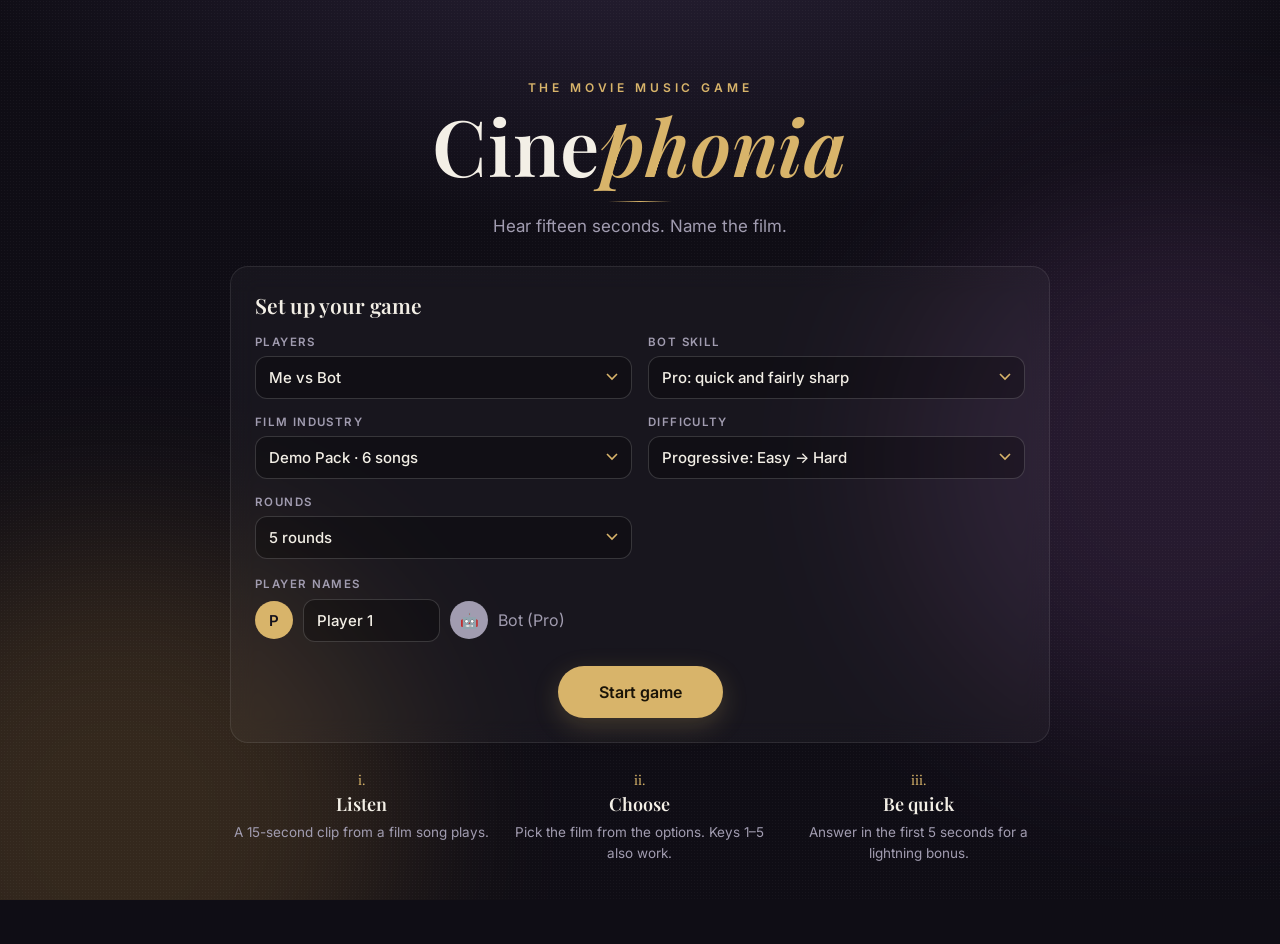
==== index.html @ 1abd4972 "Add files via upload" ====
<!DOCTYPE html>
<html lang="en">
<head>
<meta charset="UTF-8">
<meta name="viewport" content="width=device-width, initial-scale=1">
<title>Cinephonia – Guess the Film by Its Music</title>
<meta name="description" content="An elegant movie-music guessing game: Tollywood, Bollywood and Hollywood songs, play with friends or against a bot.">
<link rel="preconnect" href="https://fonts.googleapis.com">
<link href="https://fonts.googleapis.com/css2?family=Inter:wght@400;500;600&family=Playfair+Display:ital,wght@0,600;1,600&display=swap" rel="stylesheet">
<link rel="stylesheet" href="css/style.css">
</head>
<body>
<canvas id="confetti"></canvas>
<main class="app">

  <!-- HOME + SETUP -->
  <section id="home" class="screen active">
    <div class="hero">
      <div class="kicker">The movie music game</div>
      <h1 class="logo">Cine<em>phonia</em></h1>
      <div class="rule"></div>
      <p class="tagline">Hear fifteen seconds. Name the film.</p>
    </div>

    <div class="card">
      <h3>Set up your game</h3>
      <div class="form g2">
        <label class="fl">Players
          <select id="mode">
            <option value="1">Solo</option>
            <option value="bot">Me vs Bot</option>
            <option value="2">2 players</option>
            <option value="3">3 players</option>
            <option value="4">4 players</option>
            <option value="5">5 players</option>
            <option value="6">6 players</option>
          </select>
        </label>
        <label class="fl" id="botWrap">Bot skill
          <select id="botLevel">
            <option value="rookie">Rookie: slow, often wrong</option>
            <option value="pro">Pro: quick and fairly sharp</option>
            <option value="maestro">Maestro: lightning fast</option>
          </select>
        </label>
        <label class="fl">Film industry <select id="industry"></select></label>
        <label class="fl">Difficulty
          <select id="difficulty">
            <option value="easy">Easy: 3 choices</option>
            <option value="medium">Medium: 4 choices</option>
            <option value="hard">Hard: 5 choices</option>
            <option value="progressive">Progressive: Easy → Hard</option>
          </select>
        </label>
        <label class="fl">Rounds
          <select id="rounds">
            <option value="3">3 rounds</option>
            <option value="5">5 rounds</option>
            <option value="7">7 rounds</option>
            <option value="10">10 rounds</option>
          </select>
        </label>
      </div>
      <div style="margin-top:18px">
        <span class="fl">Player names</span>
        <div class="names" id="names" style="margin-top:8px"></div>
      </div>
      <div class="actions"><button class="btn primary big" id="startBtn">Start game</button></div>
    </div>

    <div class="steps">
      <div><i>i.</i><b>Listen</b>A 15-second clip from a film song plays.</div>
      <div><i>ii.</i><b>Choose</b>Pick the film from the options. Keys 1–5 also work.</div>
      <div><i>iii.</i><b>Be quick</b>Answer in the first 5 seconds for a lightning bonus.</div>
    </div>
  </section>

  <!-- TURN -->
  <section id="turn" class="screen">
    <div class="card turnbox">
      <div class="av" id="tAvatar">P</div>
      <h2 id="tName">Player 1</h2>
      <p id="tInfo"></p>
      <p id="tHint"></p>
      <div class="actions"><button class="btn primary big" id="readyBtn">I'm ready</button></div>
    </div>
    <div class="board" id="tBoard"></div>
  </section>

  <!-- GAME -->
  <section id="game" class="screen">
    <div class="ghead">
      <div class="info"><span><b id="gPlayer"></b></span><span id="gRound"></span><span class="badge" id="gDiff"></span></div>
      <button class="btn ghost sm" id="quitBtn">Quit</button>
    </div>
    <div class="board" id="board"></div>
    <div class="stage" id="stage">
      <canvas id="viz" width="600" height="600"></canvas>
      <svg viewBox="0 0 240 240" class="ring" id="ring">
        <circle cx="120" cy="120" r="92" class="track"/><circle cx="120" cy="120" r="92" class="zone"/><circle cx="120" cy="120" r="92" class="prog" id="prog"/>
      </svg>
      <div class="center"><div class="secs" id="secs">15</div><div class="status" id="status">Ready</div></div>
      <div id="floaty"></div>
    </div>
    <div class="zonetag" id="zonetag"></div>
    <div class="bottag" id="bottag"></div>
    <div class="opts" id="opts"></div>
    <div class="feedback" id="feedback"></div>
    <div class="botline" id="botline"></div>
    <div class="ytbox" id="ytBox" hidden>
      <div id="ytPlayer"></div>
      <div class="veil"><div><b>Listening…</b>The video is revealed after you answer.</div></div>
    </div>
    <div class="actions"><button class="btn primary" id="nextBtn" hidden>Next</button></div>
  </section>

  <!-- RESULTS -->
  <section id="results" class="screen">
    <div class="hero">
      <div class="kicker">Final curtain</div>
      <div class="winner" id="winner"></div>
      <div class="podium" id="podium"></div>
    </div>
    <div class="card"><h3>Scoreboard <small id="bestLine"></small></h3><table class="rank" id="ranking"></table></div>
    <div class="card"><h3>Every round</h3><div class="review" id="review"></div></div>
    <div class="actions"><button class="btn primary" id="rematchBtn">Rematch</button><button class="btn ghost" data-go="home">Change setup</button></div>
  </section>
</main>

<!-- Lightning celebration -->
<div id="celebrate" class="celebrate" hidden>
  <div class="cel-inner">
    <div class="cel-title">Lightning guess!</div>
    <div class="cel-stage">
      <video id="celVideo" playsinline hidden></video>
      <svg id="celSvg" class="popcorn" viewBox="0 0 220 270" aria-label="Dancing popcorn">
        <defs><clipPath id="bk"><path d="M48 98 H172 L156 230 H64 Z"/></clipPath></defs>
        <g class="pc">
          <circle class="fly f1" cx="70" cy="45" r="9" style="--x:-40px"/>
          <circle class="fly f2" cx="150" cy="45" r="8" style="--x:40px"/>
          <circle class="fly f3" cx="110" cy="30" r="7" style="--x:6px"/>
          <g class="arm-l"><path class="arm" d="M56 145 Q32 136 24 110"/><circle class="glove" cx="23" cy="104" r="11"/></g>
          <g class="arm-r"><path class="arm" d="M164 145 Q188 136 196 110"/><circle class="glove" cx="197" cy="104" r="11"/></g>
          <g class="leg-l"><path class="leg" d="M86 226 L80 250"/><ellipse class="shoe" cx="74" cy="254" rx="15" ry="7"/></g>
          <g class="leg-r"><path class="leg" d="M134 226 L140 250"/><ellipse class="shoe" cx="146" cy="254" rx="15" ry="7"/></g>
          <g><circle class="kern" cx="66" cy="84" r="20"/><circle class="kern" cx="96" cy="66" r="24"/><circle class="kern" cx="128" cy="68" r="23"/><circle class="kern" cx="156" cy="86" r="19"/>
            <circle class="kern" cx="82" cy="92" r="18"/><circle class="kern" cx="112" cy="88" r="20"/><circle class="kern" cx="140" cy="94" r="17"/></g>
          <path d="M48 98 H172 L156 230 H64 Z" fill="#f6f1e6"/>
          <g clip-path="url(#bk)" fill="#c9576b"><rect x="56" y="98" width="17" height="140"/><rect x="90" y="98" width="17" height="140"/><rect x="124" y="98" width="17" height="140"/><rect x="158" y="98" width="17" height="140"/></g>
          <rect x="42" y="90" width="136" height="14" rx="7" fill="#d8b46a"/>
          <g class="shades"><rect x="68" y="122" width="36" height="22" rx="9" fill="#15121c"/><rect x="116" y="122" width="36" height="22" rx="9" fill="#15121c"/><path d="M104 130 H116" stroke="#15121c" stroke-width="4"/>
            <path d="M74 128 L84 128" stroke="#ffffffaa" stroke-width="3" stroke-linecap="round"/><path d="M122 128 L132 128" stroke="#ffffffaa" stroke-width="3" stroke-linecap="round"/></g>
          <circle cx="72" cy="160" r="7" fill="#f2a7b5" opacity=".8"/><circle cx="148" cy="160" r="7" fill="#f2a7b5" opacity=".8"/>
          <g class="mouth"><path d="M86 160 Q110 196 134 160 Z" fill="#3a0b16"/><path d="M98 176 Q110 186 122 176 Q110 170 98 176Z" fill="#e58a9b"/></g>
        </g>
      </svg>
    </div>
    <div class="cel-line" id="celLine"></div>
    <div class="cel-pts" id="celPts"></div>
    <small>tap anywhere to continue</small>
  </div>
</div>
<div id="toast"></div>
<script src="js/common.js"></script>
<script src="js/game.js"></script>
</body>
</html>
---- css/style.css ----
/* Cinephonia – minimal, elegant theme */
:root{
  --bg:#0f0d15;--ink:#f3efe6;--muted:#a19cb0;--faint:#6f6a80;
  --gold:#d8b46a;--gold-2:#f0d9a4;--rose:#e58a9b;
  --card:rgba(255,255,255,.035);--card-2:rgba(255,255,255,.06);--line:rgba(255,255,255,.09);--line-2:rgba(255,255,255,.16);
  --good:#7fd6a8;--bad:#e8798b;--radius:18px;
  --serif:'Playfair Display',Georgia,serif;--sans:'Inter',system-ui,-apple-system,sans-serif;
}
*{box-sizing:border-box;margin:0;padding:0}
html,body{min-height:100%}
body{font-family:var(--sans);color:var(--ink);background:var(--bg);overflow-x:hidden;-webkit-font-smoothing:antialiased}
button,input,select{font-family:inherit}
a{color:var(--gold)}

/* ---------- Quiet background: two slow, soft glows ---------- */
#bg{position:fixed;inset:0;z-index:0;pointer-events:none;overflow:hidden;
  background:radial-gradient(1100px 520px at 50% -12%,#2a2238 0%,transparent 65%),var(--bg)}
#bg .glow{position:absolute;width:560px;height:560px;border-radius:50%;filter:blur(90px);opacity:.22}
#bg .g1{background:#b8893c;left:-160px;bottom:-200px;animation:drift 26s ease-in-out infinite alternate}
#bg .g2{background:#7a4a8c;right:-180px;top:20%;animation:drift 32s ease-in-out infinite alternate-reverse}
#bg .grain{position:absolute;inset:0;opacity:.035;background-image:radial-gradient(#fff 1px,transparent 1px);background-size:3px 3px}
@keyframes drift{to{transform:translate(80px,-60px) scale(1.12)}}

/* ---------- Layout ---------- */
.app{position:relative;z-index:1;max-width:860px;margin:0 auto;padding:56px 20px 80px}
.screen{display:none;animation:fade .4s ease}
.screen.active{display:block}
@keyframes fade{from{opacity:0;transform:translateY(8px)}to{opacity:1;transform:none}}
.hero{text-align:center;padding:24px 0 8px}
.kicker{font-size:12px;letter-spacing:.32em;text-transform:uppercase;color:var(--gold);font-weight:600}
.logo{font-family:var(--serif);font-weight:600;font-size:clamp(46px,9vw,78px);letter-spacing:.01em;line-height:1.05;margin:10px 0 6px;color:var(--ink)}
.logo em{font-style:italic;color:var(--gold)}
.logo.sm{font-size:clamp(36px,6vw,52px)}
.rule{width:64px;height:1px;background:linear-gradient(90deg,transparent,var(--gold),transparent);margin:14px auto}
.tagline{color:var(--muted);font-size:clamp(15px,2vw,17px)}
.card{margin-top:22px;padding:24px;border-radius:var(--radius);background:var(--card);border:1px solid var(--line);backdrop-filter:blur(12px)}
.card h3{font-family:var(--serif);font-weight:600;font-size:21px;margin-bottom:16px;display:flex;align-items:baseline;gap:10px;flex-wrap:wrap}
.card h3 small{font-family:var(--sans);color:var(--muted);font-weight:400;font-size:13px}
.row{display:flex;justify-content:space-between;align-items:center;flex-wrap:wrap;gap:12px}
.hint{color:var(--muted);font-size:13.5px;margin-top:12px;line-height:1.6}
.txt-center{text-align:center}
.top{display:flex;align-items:center;gap:14px;margin-bottom:6px}

/* ---------- Form ---------- */
.form{display:grid;gap:16px}
.form.g2{grid-template-columns:1fr 1fr}
.form.g4{grid-template-columns:repeat(4,1fr)}
.fl,.form label{display:block;font-size:11.5px;color:var(--muted);text-transform:uppercase;letter-spacing:.12em;font-weight:600}
.fl input,.fl select,.form label input,.form label select{margin-top:7px;text-transform:none;letter-spacing:0}
input[type=text],input[type=number],input[type=password],input[type=url],input:not([type]),select{
  width:100%;background:rgba(0,0,0,.28);border:1px solid var(--line-2);color:var(--ink);border-radius:12px;padding:11px 13px;font-size:15px;font-weight:500;transition:border-color .15s}
select{appearance:none;-webkit-appearance:none;cursor:pointer;padding-right:36px;
  background-image:url("data:image/svg+xml,%3Csvg xmlns='http://www.w3.org/2000/svg' width='12' height='8' viewBox='0 0 12 8'%3E%3Cpath d='M1 1l5 5 5-5' stroke='%23d8b46a' stroke-width='1.6' fill='none'/%3E%3C/svg%3E");
  background-repeat:no-repeat;background-position:right 13px center}
select option{background:#1a1622;color:var(--ink)}
input:focus,select:focus{outline:none;border-color:var(--gold)}
.names{display:grid;grid-template-columns:repeat(auto-fill,minmax(180px,1fr));gap:10px}
.nm{display:flex;align-items:center;gap:10px}
.chk{display:flex;align-items:center;gap:8px;color:var(--muted);font-size:14px;cursor:pointer}
.chk input{width:17px;height:17px;accent-color:var(--gold)}

/* ---------- Buttons ---------- */
.actions{display:flex;gap:12px;justify-content:center;flex-wrap:wrap;margin-top:24px}
.btn{border:1px solid transparent;cursor:pointer;font-weight:600;border-radius:999px;padding:13px 28px;font-size:15px;transition:.2s;color:var(--ink)}
.btn:disabled{opacity:.4;cursor:not-allowed}
.btn.primary{background:var(--gold);color:#1a1408;box-shadow:0 8px 26px rgba(216,180,106,.22)}
.btn.primary:hover:not(:disabled){background:var(--gold-2);transform:translateY(-1px)}
.btn.big{font-size:16px;padding:15px 40px}
.btn.ghost{background:transparent;border-color:var(--line-2)}
.btn.ghost:hover:not(:disabled){border-color:var(--gold);color:var(--gold-2)}
.btn.sm{padding:8px 16px;font-size:13.5px}
.ic{flex:none;width:40px;height:40px;border-radius:12px;border:1px solid var(--line-2);background:transparent;color:var(--ink);cursor:pointer;font-size:14px;transition:.15s}
.ic:disabled{opacity:.3;cursor:not-allowed}
.ic.pv.on,.ic.pv:hover:not(:disabled){background:var(--gold);color:#1a1408;border-color:var(--gold)}
.ic.del:hover:not(:disabled),.ic.del.arm{background:var(--bad);border-color:var(--bad);color:#1a0b10}
.seg{display:inline-flex;flex-wrap:wrap;border:1px solid var(--line-2);border-radius:999px;padding:3px;gap:2px}
.seg button{border:0;background:none;color:var(--muted);font-weight:600;padding:7px 15px;border-radius:999px;cursor:pointer;font-size:13.5px}
.seg button.on{background:var(--gold);color:#1a1408}
.badge{display:inline-block;padding:3px 11px;border-radius:999px;font-size:12.5px;font-weight:600;border:1px solid var(--line-2);color:var(--muted)}
.badge.easy{color:var(--good);border-color:rgba(127,214,168,.35)}
.badge.medium{color:var(--gold-2);border-color:rgba(216,180,106,.4)}
.badge.hard{color:var(--bad);border-color:rgba(232,121,139,.4)}
#toast{position:fixed;left:50%;bottom:40px;transform:translateX(-50%) translateY(16px);background:#1c1826;border:1px solid var(--line-2);padding:12px 20px;border-radius:14px;z-index:30;opacity:0;transition:.3s;pointer-events:none;font-size:14px;max-width:90vw;text-align:center}
#toast.show{opacity:1;transform:translateX(-50%)}
#confetti{position:fixed;inset:0;z-index:25;pointer-events:none}

/* ---------- Home ---------- */
.steps{display:grid;grid-template-columns:repeat(3,1fr);gap:16px;margin-top:26px}
.steps div{text-align:center;color:var(--muted);font-size:13.5px;line-height:1.55}
.steps b{display:block;font-family:var(--serif);font-size:18px;color:var(--ink);font-weight:600;margin-bottom:3px}
.steps i{font-style:normal;color:var(--gold);font-family:var(--serif)}

/* ---------- Avatars & scoreboard ---------- */
.av{flex:none;width:38px;height:38px;border-radius:50%;display:grid;place-items:center;font-weight:600;font-size:15px;color:#15121c;background:var(--c,var(--gold))}
.board{display:flex;flex-wrap:wrap;gap:8px;justify-content:center;margin-top:14px}
.chip{display:flex;align-items:center;gap:8px;padding:5px 14px 5px 5px;border-radius:999px;border:1px solid var(--line);font-size:13.5px;color:var(--muted);transition:.2s}
.chip .av{width:26px;height:26px;font-size:12px}
.chip b{color:var(--ink);font-weight:600}
.chip.on{border-color:var(--c);color:var(--ink)}

/* ---------- Turn ---------- */
.turnbox{text-align:center;padding:40px 24px}
.turnbox .av{width:88px;height:88px;font-size:38px;margin:0 auto 18px}
.turnbox h2{font-family:var(--serif);font-weight:600;font-size:clamp(34px,6vw,48px)}
.turnbox p{color:var(--muted);margin-top:8px}

/* ---------- Game ---------- */
.ghead{display:flex;justify-content:space-between;align-items:center;gap:10px;flex-wrap:wrap}
.ghead .info{display:flex;gap:12px;align-items:center;flex-wrap:wrap;color:var(--muted);font-size:14px}
.ghead .info b{color:var(--ink);font-weight:600}
.stage{position:relative;width:300px;height:300px;margin:18px auto 4px;max-width:82vw;max-height:82vw}
#viz{position:absolute;inset:0;width:100%;height:100%}
.ring{position:absolute;inset:12.5%;width:75%;height:75%;transform:rotate(-90deg)}
.ring circle{fill:none;stroke-width:4}
.ring .track{stroke:rgba(255,255,255,.08)}
.ring .zone{stroke:rgba(216,180,106,.28);stroke-dasharray:192.68 578.05;stroke-width:10}
.ring .prog{stroke:var(--gold);stroke-linecap:round;stroke-dasharray:578.05;stroke-dashoffset:0}
.ring.low .prog{stroke:var(--bad)}
.center{position:absolute;inset:0;display:flex;flex-direction:column;align-items:center;justify-content:center;pointer-events:none}
.secs{font-family:var(--serif);font-size:58px;line-height:1;font-weight:600}
.status{font-size:11px;letter-spacing:.24em;text-transform:uppercase;color:var(--muted);margin-top:6px}
.zonetag{text-align:center;font-size:14px;color:var(--gold);min-height:22px}
.zonetag.off{color:var(--faint)}
.bottag{text-align:center;font-size:13.5px;color:var(--muted);min-height:20px;margin-top:2px}
.bottag.on{color:var(--ink)}
#floaty{position:absolute;left:50%;top:28%;pointer-events:none}
.pts{position:absolute;transform:translateX(-50%);font-family:var(--serif);font-size:40px;font-weight:600;color:var(--gold-2);animation:floatUp 1.3s ease-out forwards;white-space:nowrap}
@keyframes floatUp{from{opacity:0;transform:translate(-50%,16px)}20%{opacity:1;transform:translate(-50%,0)}to{opacity:0;transform:translate(-50%,-60px)}}
.opts{display:grid;grid-template-columns:1fr 1fr;gap:10px;margin-top:12px}
.opts.n3 .opt:last-child,.opts.n5 .opt:last-child{grid-column:1/-1}
.opt{position:relative;display:flex;align-items:center;gap:14px;padding:15px 18px;border-radius:14px;background:var(--card);border:1px solid var(--line);color:var(--ink);font-weight:500;font-size:15.5px;text-align:left;cursor:pointer;transition:.15s}
.opt .k{flex:none;width:28px;height:28px;border-radius:50%;display:grid;place-items:center;border:1px solid var(--line-2);font-size:12.5px;font-weight:600;color:var(--muted)}
.opt:hover:not(:disabled){border-color:var(--gold);background:var(--card-2)}
.opt:disabled{cursor:default}
.opt.wait{opacity:.5}
.opt.good{border-color:var(--good);background:rgba(127,214,168,.1)}
.opt.good .k{background:var(--good);border-color:var(--good);color:#0d2a1b}
.opt.bad{border-color:var(--bad);background:rgba(232,121,139,.1);animation:shake .35s}
.opt.dim{opacity:.38}
.opt .botpick{position:absolute;right:12px;font-size:12px;color:var(--muted);border:1px solid var(--line-2);border-radius:999px;padding:2px 9px}
@keyframes shake{25%{transform:translateX(-5px)}50%{transform:translateX(5px)}75%{transform:translateX(-2px)}}
.feedback{text-align:center;min-height:26px;margin-top:16px;font-weight:500;font-size:16px}
.feedback.ok{color:var(--good)}.feedback.no{color:var(--rose)}
.botline{text-align:center;color:var(--muted);font-size:14px;margin-top:4px;min-height:20px}
/* YouTube player: covered while guessing, revealed after the answer */
.ytbox{position:relative;width:356px;max-width:100%;aspect-ratio:16/9;margin:16px auto 0;border-radius:14px;overflow:hidden;border:1px solid var(--line)}
.ytbox[hidden]{display:none}
.ytbox iframe,.ytbox #ytPlayer{position:absolute;inset:0;width:100%!important;height:100%!important}
.ytbox .veil{position:absolute;inset:0;display:grid;place-items:center;text-align:center;padding:16px;background:linear-gradient(160deg,#1d1828,#14111c);color:var(--muted);font-size:14px;transition:opacity .5s}
.ytbox .veil b{display:block;font-family:var(--serif);color:var(--ink);font-size:18px;margin-bottom:4px}
.ytbox.revealed .veil{opacity:0;pointer-events:none}

/* ---------- Lightning celebration ---------- */
.celebrate{position:fixed;inset:0;z-index:20;display:grid;place-items:center;background:rgba(10,8,14,.88);backdrop-filter:blur(6px);cursor:pointer;animation:fade .25s ease}
.celebrate[hidden]{display:none}
.cel-inner{text-align:center;padding:20px;max-width:520px}
.cel-title{font-family:var(--serif);font-style:italic;font-weight:600;font-size:clamp(34px,7vw,54px);color:var(--gold)}
.cel-stage{position:relative;width:240px;height:270px;margin:6px auto}
.cel-stage video{width:100%;height:100%;object-fit:contain;border-radius:16px}
.popcorn{position:relative;width:100%;height:100%;overflow:visible}
.popcorn *{transform-box:view-box}
.popcorn .pc{transform-origin:110px 255px;animation:boogie .42s ease-in-out infinite alternate}
@keyframes boogie{from{transform:translateY(0) scale(1.03,.97) rotate(-6deg)}to{transform:translateY(-20px) scale(.97,1.04) rotate(6deg)}}
.popcorn .arm{fill:none;stroke:#f0d9a4;stroke-width:8;stroke-linecap:round}
.popcorn .glove{fill:#fff;stroke:#2a2236;stroke-width:2}
.popcorn .arm-l{transform-origin:56px 145px;animation:waveL .3s ease-in-out infinite alternate}
.popcorn .arm-r{transform-origin:164px 145px;animation:waveR .3s ease-in-out infinite alternate-reverse}
@keyframes waveL{from{transform:rotate(-35deg)}to{transform:rotate(25deg)}}
@keyframes waveR{from{transform:rotate(35deg)}to{transform:rotate(-25deg)}}
.popcorn .leg{fill:none;stroke:#f0d9a4;stroke-width:8;stroke-linecap:round}
.popcorn .shoe{fill:#e58a9b}
.popcorn .leg-l{transform-origin:86px 228px;animation:kick .42s ease-in-out infinite alternate}
.popcorn .leg-r{transform-origin:134px 228px;animation:kick .42s ease-in-out infinite alternate-reverse}
@keyframes kick{from{transform:rotate(-18deg)}to{transform:rotate(18deg)}}
.popcorn .kern,.popcorn .fly{fill:#fff6dc;stroke:#e6c27c;stroke-width:2}
.popcorn .fly{animation:popfly 1s ease-out infinite}
.popcorn .fly.f2{animation-delay:.33s}.popcorn .fly.f3{animation-delay:.66s}
@keyframes popfly{from{transform:translate(0,0);opacity:1}to{transform:translate(var(--x),-80px) rotate(200deg);opacity:0}}
.popcorn .shades{animation:shadeBob .42s ease-in-out infinite alternate}
@keyframes shadeBob{to{transform:translateY(-3px)}}
.popcorn .mouth{transform-origin:110px 170px;animation:laugh .21s ease-in-out infinite alternate}
@keyframes laugh{to{transform:scaleY(.6)}}
.cel-line{font-size:clamp(17px,3vw,21px);font-weight:500;margin-top:4px}
.cel-pts{font-family:var(--serif);font-size:38px;font-weight:600;color:var(--gold-2);margin-top:4px}
.cel-inner small{color:var(--faint)}

/* ---------- Results ---------- */
.winner{font-family:var(--serif);font-weight:600;font-size:clamp(36px,7vw,58px);margin-top:8px}
.podium{display:flex;justify-content:center;align-items:flex-end;gap:12px;margin-top:26px}
.pod{width:124px;text-align:center}
.pod .av{margin:0 auto 8px;width:48px;height:48px;font-size:19px}
.pod .nm{font-weight:600;overflow:hidden;text-overflow:ellipsis;white-space:nowrap}
.pod .sc{font-family:var(--serif);font-size:24px;color:var(--gold)}
.pod .blk{margin-top:8px;border-radius:12px 12px 0 0;display:grid;place-items:start center;padding-top:10px;font-family:var(--serif);font-size:24px;color:var(--muted);background:linear-gradient(180deg,rgba(255,255,255,.08),rgba(255,255,255,.01));border:1px solid var(--line);border-bottom:0}
.pod.p1 .blk{height:118px;color:var(--gold);background:linear-gradient(180deg,rgba(216,180,106,.22),rgba(216,180,106,.02))}
.pod.p2 .blk{height:84px}.pod.p3 .blk{height:60px}
table.rank{width:100%;border-collapse:collapse}
table.rank th,table.rank td{padding:12px 10px;text-align:left;border-bottom:1px solid var(--line);font-size:14.5px}
table.rank th{color:var(--faint);font-size:11px;text-transform:uppercase;letter-spacing:.12em;font-weight:600}
table.rank td.n{font-weight:600;display:flex;align-items:center;gap:10px}
table.rank .av{width:28px;height:28px;font-size:12px}
.review{display:flex;flex-direction:column;gap:6px}
.rv{display:flex;align-items:center;gap:12px;padding:10px 12px;border-radius:12px;background:rgba(255,255,255,.025);font-size:14px}
.rv .m{flex:none;width:24px;height:24px;border-radius:50%;display:grid;place-items:center;font-size:12px;border:1px solid}
.rv.ok .m{color:var(--good);border-color:var(--good)}.rv.no .m{color:var(--bad);border-color:var(--bad)}
.rv .tt{flex:1}.rv .tt small{color:var(--muted)}
.rv .pt{color:var(--gold);font-weight:600}

/* ---------- Admin ---------- */
.ghstatus{margin-top:14px;padding:12px 15px;border-radius:12px;background:rgba(255,255,255,.03);border:1px solid var(--line);font-size:14px;color:var(--muted)}
.ghstatus b{color:var(--ink)}
.ghstatus.ok{border-color:rgba(127,214,168,.4);color:var(--ink)}
.ghstatus.err{border-color:rgba(232,121,139,.45);color:var(--ink)}
details.help{margin-top:12px;color:var(--muted);font-size:14px}
details.help summary{cursor:pointer;color:var(--gold);font-weight:500}
details.help ol{margin:10px 0 0 20px;line-height:1.75}
.tabs{display:flex;gap:6px;margin-bottom:16px}
.drop{display:flex;flex-direction:column;align-items:center;gap:6px;text-align:center;padding:26px 20px;border:1px dashed rgba(216,180,106,.45);border-radius:14px;cursor:pointer;transition:.2s}
.drop:hover,.drop.over{background:rgba(216,180,106,.06);border-color:var(--gold)}
.drop b{font-weight:600}.drop small{color:var(--muted);max-width:560px;line-height:1.55}
.ytform{display:grid;grid-template-columns:repeat(6,1fr);gap:14px;align-items:end}
.ytform .wide{grid-column:span 3}.ytform .fl:not(.wide){grid-column:span 2}
.clips{display:flex;flex-direction:column;gap:10px;margin-top:14px}
.srow{display:grid;grid-template-columns:40px minmax(0,1.7fr) minmax(0,1fr) minmax(0,1fr) 88px 40px;gap:10px;align-items:end;padding:12px;border-radius:14px;background:rgba(255,255,255,.025);border:1px solid var(--line)}
.srow .fname{grid-column:2/-1;font-size:12px;color:var(--faint);margin-top:-2px;overflow:hidden;text-overflow:ellipsis;white-space:nowrap}
.srow .src{display:inline-block;margin-right:6px;padding:1px 7px;border-radius:999px;border:1px solid var(--line-2);font-size:10.5px;text-transform:uppercase;letter-spacing:.08em;color:var(--muted)}
.empty{padding:20px;text-align:center;color:var(--muted);border-radius:14px;border:1px dashed var(--line)}
.progress{height:4px;border-radius:99px;background:rgba(255,255,255,.08);overflow:hidden;margin-top:12px}
.progress i{display:block;height:100%;width:0;background:var(--gold);transition:width .3s}
.ytpreview{position:fixed;right:20px;bottom:20px;width:320px;aspect-ratio:16/9;z-index:15;border-radius:14px;overflow:hidden;border:1px solid var(--line-2);box-shadow:0 20px 60px rgba(0,0,0,.6);background:#000}
.ytpreview[hidden]{display:none}
.ytpreview button{position:absolute;top:6px;right:6px;z-index:2;width:28px;height:28px;border-radius:50%;border:0;background:rgba(0,0,0,.7);color:#fff;cursor:pointer}
.ytpreview iframe,.ytpreview #ytPrev{width:100%;height:100%}

@media (max-width:760px){
  .form.g4{grid-template-columns:1fr 1fr}
  .ytform{grid-template-columns:1fr 1fr}.ytform .wide{grid-column:1/-1}.ytform .fl:not(.wide){grid-column:auto}
  .srow{grid-template-columns:40px 1fr 1fr 40px}
  .srow .fl.t,.srow .fl.c,.srow .fl.d,.srow .fl.s{grid-column:2/4}
  .srow .del{grid-column:4;grid-row:1}
  .srow .fname{grid-column:2/4}
}
@media (max-width:620px){
  .form.g2,.steps{grid-template-columns:1fr}
  .opts{grid-template-columns:1fr}.opts.n3 .opt:last-child,.opts.n5 .opt:last-child{grid-column:auto}
  .pod{width:92px}
  table.rank .hide-sm{display:none}
  .app{padding-top:36px}
  .card{padding:18px}
}
@media (prefers-reduced-motion:reduce){*{animation-duration:.01s!important;animation-iteration-count:1!important}}
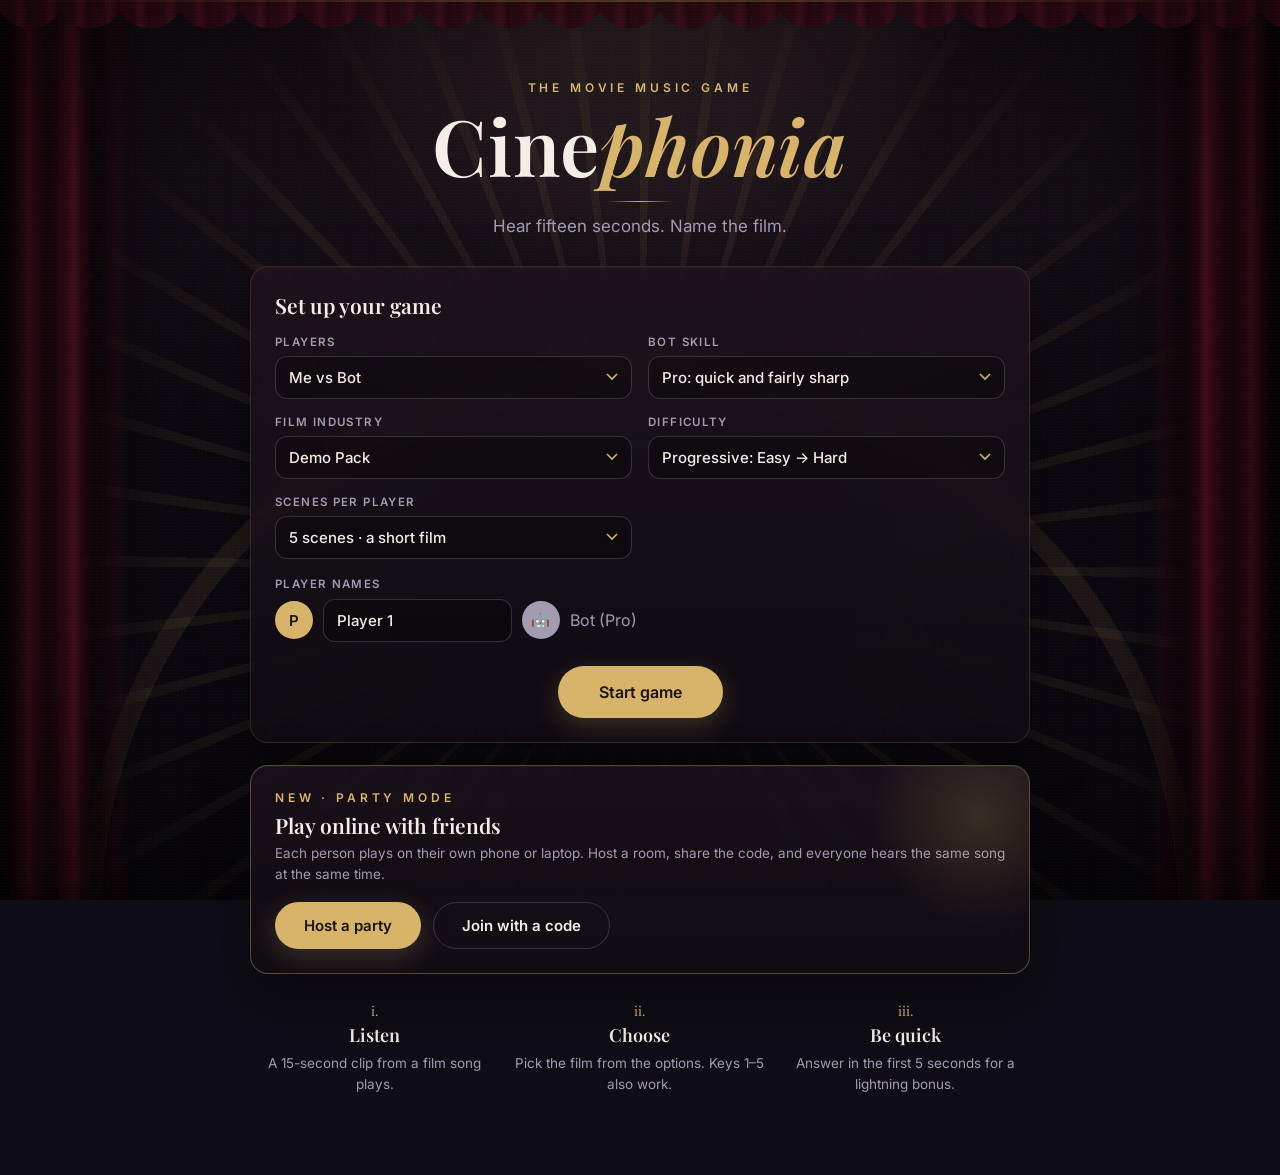
==== commit f70fe7cf: "Version 2" ====
--- a/index.html
+++ b/index.html
@@ -52,12 +52,12 @@
             <option value="progressive">Progressive: Easy → Hard</option>
           </select>
         </label>
-        <label class="fl">Rounds
+        <label class="fl">Scenes per player
           <select id="rounds">
-            <option value="3">3 rounds</option>
-            <option value="5">5 rounds</option>
-            <option value="7">7 rounds</option>
-            <option value="10">10 rounds</option>
+            <option value="3">3 scenes · a quick trailer</option>
+            <option value="5">5 scenes · a short film</option>
+            <option value="7">7 scenes · a feature</option>
+            <option value="10">10 scenes · the director's cut</option>
           </select>
         </label>
       </div>
@@ -66,6 +66,18 @@
         <div class="names" id="names" style="margin-top:8px"></div>
       </div>
       <div class="actions"><button class="btn primary big" id="startBtn">Start game</button></div>
+    </div>
+
+    <div class="card party-cta">
+      <div>
+        <div class="kicker">New · Party mode</div>
+        <h3 style="margin:6px 0 4px">Play online with friends</h3>
+        <p class="hint" style="margin:0">Each person plays on their own phone or laptop. Host a room, share the code, and everyone hears the same song at the same time.</p>
+      </div>
+      <div class="row" style="justify-content:flex-start;margin-top:16px">
+        <button class="btn primary" id="hostBtn">Host a party</button>
+        <button class="btn ghost" id="joinBtn">Join with a code</button>
+      </div>
     </div>
 
     <div class="steps">
@@ -87,6 +99,64 @@
     <div class="board" id="tBoard"></div>
   </section>
 
+  <!-- PARTY: host / join -->
+  <section id="party" class="screen">
+    <div class="hero"><div class="kicker">Party mode</div><h2 class="logo sm">Join the <em>show</em></h2><div class="rule"></div></div>
+    <div class="card">
+      <label class="fl">Your name<input id="pName" maxlength="18" placeholder="e.g. Surya"></label>
+      <div id="joinBox" style="margin-top:18px">
+        <span class="fl">Room code</span>
+        <div class="codein" id="codeIn">
+          <input maxlength="1" inputmode="text" autocomplete="off"><input maxlength="1" autocomplete="off"><input maxlength="1" autocomplete="off"><input maxlength="1" autocomplete="off"><input maxlength="1" autocomplete="off">
+        </div>
+      </div>
+      <div class="actions"><button class="btn ghost" data-go="home">Back</button><button class="btn primary big" id="partyGo">Join party</button></div>
+      <p class="hint txt-center" id="partyMsg"></p>
+    </div>
+  </section>
+
+  <!-- LOBBY -->
+  <section id="lobby" class="screen">
+    <div class="ticket">
+      <div class="ticket-main">
+        <div class="kicker">Admit all · Room code</div>
+        <div class="tiles" id="codeTiles"></div>
+        <div class="row" style="justify-content:center;margin-top:16px">
+          <button class="btn ghost sm" id="copyCode">Copy code</button>
+          <button class="btn ghost sm" id="copyLink">Copy invite link</button>
+        </div>
+        <p class="hint txt-center" id="lobbyHint"></p>
+      </div>
+      <div class="ticket-stub"><span>CINEPHONIA</span><span id="stubCount">1 / 8</span></div>
+    </div>
+    <div class="card">
+      <h3>In the audience <small id="lobbyCount"></small></h3>
+      <div class="guests" id="guests"></div>
+    </div>
+    <div class="card" id="hostSettings">
+      <h3>Tonight's programme</h3>
+      <div class="form g2">
+        <label class="fl">Film industry <select id="pIndustry"></select></label>
+        <label class="fl">Difficulty
+          <select id="pDifficulty">
+            <option value="easy">Easy: 3 choices</option>
+            <option value="medium">Medium: 4 choices</option>
+            <option value="hard">Hard: 5 choices</option>
+            <option value="progressive">Progressive: Easy → Hard</option>
+          </select></label>
+        <label class="fl">Scenes
+          <select id="pScenes">
+            <option value="5">5 scenes · a short film</option>
+            <option value="8">8 scenes · a feature</option>
+            <option value="12">12 scenes · the director's cut</option>
+          </select></label>
+      </div>
+      <div class="actions"><button class="btn primary big" id="pStart">Roll the film</button></div>
+    </div>
+    <div class="card txt-center" id="guestWait"><p class="waiting">Waiting for the host to roll the film<span>.</span><span>.</span><span>.</span></p><p class="hint" id="guestProg"></p></div>
+    <div class="actions"><button class="btn ghost" id="leaveBtn">Leave party</button></div>
+  </section>
+
   <!-- GAME -->
   <section id="game" class="screen">
     <div class="ghead">
@@ -107,6 +177,7 @@
     <div class="opts" id="opts"></div>
     <div class="feedback" id="feedback"></div>
     <div class="botline" id="botline"></div>
+    <div class="partyres" id="partyres"></div>
     <div class="ytbox" id="ytBox" hidden>
       <div id="ytPlayer"></div>
       <div class="veil"><div><b>Listening…</b>The video is revealed after you answer.</div></div>
@@ -160,8 +231,10 @@
     <small>tap anywhere to continue</small>
   </div>
 </div>
+<div id="countdown" class="countdown" hidden><div class="cd-num" id="cdNum">3</div><div class="cd-sub" id="cdSub">Scene 1</div></div>
 <div id="toast"></div>
 <script src="js/common.js"></script>
 <script src="js/game.js"></script>
+<script src="js/party.js"></script>
 </body>
 </html>
--- a/css/style.css
+++ b/css/style.css
@@ -12,17 +12,37 @@
 button,input,select{font-family:inherit}
 a{color:var(--gold)}
 
-/* ---------- Quiet background: two slow, soft glows ---------- */
+/* ---------- Classy theatre background: velvet curtains, gold sunburst, soft spotlight ---------- */
 #bg{position:fixed;inset:0;z-index:0;pointer-events:none;overflow:hidden;
-  background:radial-gradient(1100px 520px at 50% -12%,#2a2238 0%,transparent 65%),var(--bg)}
-#bg .glow{position:absolute;width:560px;height:560px;border-radius:50%;filter:blur(90px);opacity:.22}
-#bg .g1{background:#b8893c;left:-160px;bottom:-200px;animation:drift 26s ease-in-out infinite alternate}
-#bg .g2{background:#7a4a8c;right:-180px;top:20%;animation:drift 32s ease-in-out infinite alternate-reverse}
-#bg .grain{position:absolute;inset:0;opacity:.035;background-image:radial-gradient(#fff 1px,transparent 1px);background-size:3px 3px}
-@keyframes drift{to{transform:translate(80px,-60px) scale(1.12)}}
+  background:radial-gradient(1200px 640px at 50% -18%,#3a2130 0%,#1a1119 45%,#0c0910 100%)}
+#bg .spot{position:absolute;left:50%;top:-10vh;width:110vw;height:95vh;transform:translateX(-50%);
+  background:radial-gradient(ellipse 34% 60% at 50% 0%,rgba(255,228,180,.13),rgba(255,228,180,.04) 55%,transparent 75%);animation:breathe 9s ease-in-out infinite}
+@keyframes breathe{50%{opacity:.65}}
+#bg .sunburst{position:absolute;left:50%;bottom:-38vh;width:150vh;height:150vh;transform:translateX(-50%);border-radius:50%;
+  background:repeating-conic-gradient(from 0deg,rgba(216,180,106,.075) 0deg 1.2deg,transparent 1.2deg 7.5deg);
+  -webkit-mask:radial-gradient(circle,transparent 18%,#000 30%,#000 48%,transparent 70%);mask:radial-gradient(circle,transparent 18%,#000 30%,#000 48%,transparent 70%);
+  animation:turn 240s linear infinite}
+@keyframes turn{to{transform:translateX(-50%) rotate(360deg)}}
+#bg .arc{position:absolute;left:50%;bottom:-62vh;width:120vh;height:120vh;transform:translateX(-50%);border-radius:50%;border:1px solid rgba(216,180,106,.14);box-shadow:0 0 0 18px rgba(216,180,106,.025),0 0 0 19px rgba(216,180,106,.08)}
+#bg .curtain{position:absolute;top:0;bottom:0;width:clamp(56px,11vw,190px);
+  background:linear-gradient(90deg,rgba(0,0,0,.55),transparent 40%,rgba(0,0,0,.35) 70%,transparent),
+    repeating-linear-gradient(90deg,#2a0812 0 10px,#5a1324 22px,#7a1d31 28px,#4a0f1d 36px,#2a0812 46px);
+  box-shadow:inset -30px 0 40px rgba(0,0,0,.6);transform-origin:top;animation:sway 11s ease-in-out infinite alternate;opacity:.9}
+#bg .curtain.l{left:0;-webkit-mask:linear-gradient(90deg,#000 55%,transparent);mask:linear-gradient(90deg,#000 55%,transparent)}
+#bg .curtain.r{right:0;transform:scaleX(-1);-webkit-mask:linear-gradient(90deg,#000 55%,transparent);mask:linear-gradient(90deg,#000 55%,transparent);animation-name:swayR}
+@keyframes sway{to{transform:skewX(.8deg)}}
+@keyframes swayR{from{transform:scaleX(-1)}to{transform:scaleX(-1) skewX(.8deg)}}
+#bg .valance{position:absolute;left:0;right:0;top:0;height:34px;
+  background:repeating-linear-gradient(90deg,#4a0f1d 0 12px,#6e1a2d 20px,#3a0b16 30px);
+  -webkit-mask:radial-gradient(circle at 30px -6px,#000 34px,transparent 35px) 0 0/60px 40px repeat-x;mask:radial-gradient(circle at 30px -6px,#000 34px,transparent 35px) 0 0/60px 40px repeat-x;opacity:.95}
+#bg .trim{position:absolute;left:0;right:0;top:0;height:2px;background:linear-gradient(90deg,transparent,#d8b46a,transparent);opacity:.6}
+#bg .dust{position:absolute;bottom:-10px;width:3px;height:3px;border-radius:50%;background:#f0d9a4;box-shadow:0 0 8px #f0d9a4;opacity:0;animation:float linear infinite}
+@keyframes float{0%{transform:translate(0,0);opacity:0}15%{opacity:.7}100%{transform:translate(var(--dx),-100vh);opacity:0}}
+#bg .vignette{position:absolute;inset:0;box-shadow:inset 0 0 220px 60px rgba(0,0,0,.75)}
+#bg .grain{position:absolute;inset:0;opacity:.03;background-image:radial-gradient(#fff 1px,transparent 1px);background-size:3px 3px}
 
 /* ---------- Layout ---------- */
-.app{position:relative;z-index:1;max-width:860px;margin:0 auto;padding:56px 20px 80px}
+.app{position:relative;z-index:1;max-width:820px;margin:0 auto;padding:56px 20px 80px}
 .screen{display:none;animation:fade .4s ease}
 .screen.active{display:block}
 @keyframes fade{from{opacity:0;transform:translateY(8px)}to{opacity:1;transform:none}}
@@ -33,7 +53,7 @@
 .logo.sm{font-size:clamp(36px,6vw,52px)}
 .rule{width:64px;height:1px;background:linear-gradient(90deg,transparent,var(--gold),transparent);margin:14px auto}
 .tagline{color:var(--muted);font-size:clamp(15px,2vw,17px)}
-.card{margin-top:22px;padding:24px;border-radius:var(--radius);background:var(--card);border:1px solid var(--line);backdrop-filter:blur(12px)}
+.card{margin-top:22px;padding:24px;border-radius:var(--radius);background:linear-gradient(180deg,rgba(30,20,30,.72),rgba(18,13,20,.72));border:1px solid rgba(216,180,106,.16);backdrop-filter:blur(14px);box-shadow:0 24px 60px rgba(0,0,0,.35),inset 0 1px 0 rgba(255,255,255,.04)}
 .card h3{font-family:var(--serif);font-weight:600;font-size:21px;margin-bottom:16px;display:flex;align-items:baseline;gap:10px;flex-wrap:wrap}
 .card h3 small{font-family:var(--sans);color:var(--muted);font-weight:400;font-size:13px}
 .row{display:flex;justify-content:space-between;align-items:center;flex-wrap:wrap;gap:12px}
@@ -249,3 +269,46 @@
   .card{padding:18px}
 }
 @media (prefers-reduced-motion:reduce){*{animation-duration:.01s!important;animation-iteration-count:1!important}}
+
+/* ---------- Party mode ---------- */
+.party-cta{position:relative;overflow:hidden;border-color:rgba(216,180,106,.35)}
+.party-cta::after{content:"";position:absolute;right:-60px;top:-60px;width:220px;height:220px;border-radius:50%;background:radial-gradient(circle,rgba(216,180,106,.18),transparent 70%)}
+.codein{display:flex;gap:10px;margin-top:8px}
+.codein input{width:56px;height:66px;text-align:center;font-family:var(--serif);font-size:30px;font-weight:600;text-transform:uppercase;padding:0;border-radius:12px;border-color:rgba(216,180,106,.35)}
+.ticket{position:relative;display:flex;margin-top:8px;border-radius:20px;overflow:hidden;
+  background:linear-gradient(135deg,#2a1a22,#18111a);border:1px solid rgba(216,180,106,.4);box-shadow:0 30px 70px rgba(0,0,0,.5)}
+.ticket::before,.ticket::after{content:"";position:absolute;right:86px;width:26px;height:26px;border-radius:50%;background:#0f0b12;border:1px solid rgba(216,180,106,.4)}
+.ticket::before{top:-14px}.ticket::after{bottom:-14px}
+.ticket-main{flex:1;padding:30px 24px 22px;text-align:center}
+.ticket-stub{width:99px;border-left:2px dashed rgba(216,180,106,.35);display:flex;flex-direction:column;align-items:center;justify-content:center;gap:12px;color:var(--gold)}
+.ticket-stub span:first-child{writing-mode:vertical-rl;letter-spacing:.35em;font-size:11px;font-weight:600}
+.ticket-stub span:last-child{font-family:var(--serif);font-size:20px;color:var(--ink)}
+.tiles{display:flex;justify-content:center;gap:10px;margin-top:16px;perspective:600px}
+.tile{position:relative;width:60px;height:76px;display:grid;place-items:center;font-family:var(--serif);font-size:42px;font-weight:600;color:var(--gold-2);
+  background:linear-gradient(180deg,#2b2230 0 49%,#1c1620 51%);border-radius:10px;border:1px solid rgba(216,180,106,.35);box-shadow:0 10px 24px rgba(0,0,0,.5);
+  animation:flip .7s cubic-bezier(.2,.8,.3,1.2) both;text-shadow:0 0 18px rgba(216,180,106,.45)}
+.tile::after{content:"";position:absolute;left:0;right:0;top:50%;height:1px;background:rgba(0,0,0,.6)}
+@keyframes flip{from{transform:rotateX(-100deg);opacity:0}to{transform:none;opacity:1}}
+.guests{display:grid;grid-template-columns:repeat(auto-fill,minmax(170px,1fr));gap:10px}
+.guest{display:flex;align-items:center;gap:10px;padding:10px 12px;border-radius:14px;border:1px solid var(--line);background:rgba(255,255,255,.02);animation:seat .5s ease both}
+.guest em{font-style:normal;font-size:11px;color:var(--gold);border:1px solid rgba(216,180,106,.4);border-radius:999px;padding:1px 7px;margin-left:4px}
+.guest.me{border-color:rgba(216,180,106,.45)}
+@keyframes seat{from{opacity:0;transform:translateY(10px) scale(.96)}}
+.waiting{font-family:var(--serif);font-size:20px}
+.waiting span{animation:dot 1.4s infinite}.waiting span:nth-child(2){animation-delay:.2s}.waiting span:nth-child(3){animation-delay:.4s}
+@keyframes dot{0%,60%,100%{opacity:.2}30%{opacity:1}}
+.chip.done{border-color:var(--good)}
+.chip.done::after{content:"✓";color:var(--good);font-weight:700;margin-left:2px}
+.chip.off{opacity:.4}
+.opt.picked{border-color:var(--gold);background:rgba(216,180,106,.12)}
+.partyres{display:flex;flex-direction:column;gap:6px;max-width:520px;margin:12px auto 0}
+.pr{display:flex;align-items:center;gap:10px;padding:8px 12px;border-radius:12px;background:rgba(255,255,255,.03);border:1px solid var(--line);font-size:14px;animation:seat .4s ease both}
+.pr .av{width:26px;height:26px;font-size:12px}.pr .pn{flex:1}.pr .pn em{font-style:normal;color:var(--gold);font-size:12px}
+.pr .pp{color:var(--muted)}.pr.ok .pp{color:var(--good)}.pr b{color:var(--gold);min-width:48px;text-align:right}
+.countdown{position:fixed;inset:0;z-index:22;display:grid;place-items:center;align-content:center;background:radial-gradient(circle,rgba(30,18,26,.85),rgba(8,6,10,.94))}
+.countdown[hidden]{display:none}
+.cd-num{font-family:var(--serif);font-size:min(40vw,200px);font-weight:600;color:var(--gold-2);text-shadow:0 0 60px rgba(216,180,106,.5);line-height:1}
+.cd-num.pop{animation:cdpop .6s ease-out}
+@keyframes cdpop{from{transform:scale(1.6);opacity:0}40%{opacity:1}to{transform:scale(1)}}
+.cd-sub{text-align:center;color:var(--muted);letter-spacing:.3em;text-transform:uppercase;font-size:13px;margin-top:10px}
+@media (max-width:620px){.ticket-stub{width:70px}.ticket::before,.ticket::after{right:57px}.tile{width:46px;height:60px;font-size:32px}.codein input{width:48px;height:58px}}
